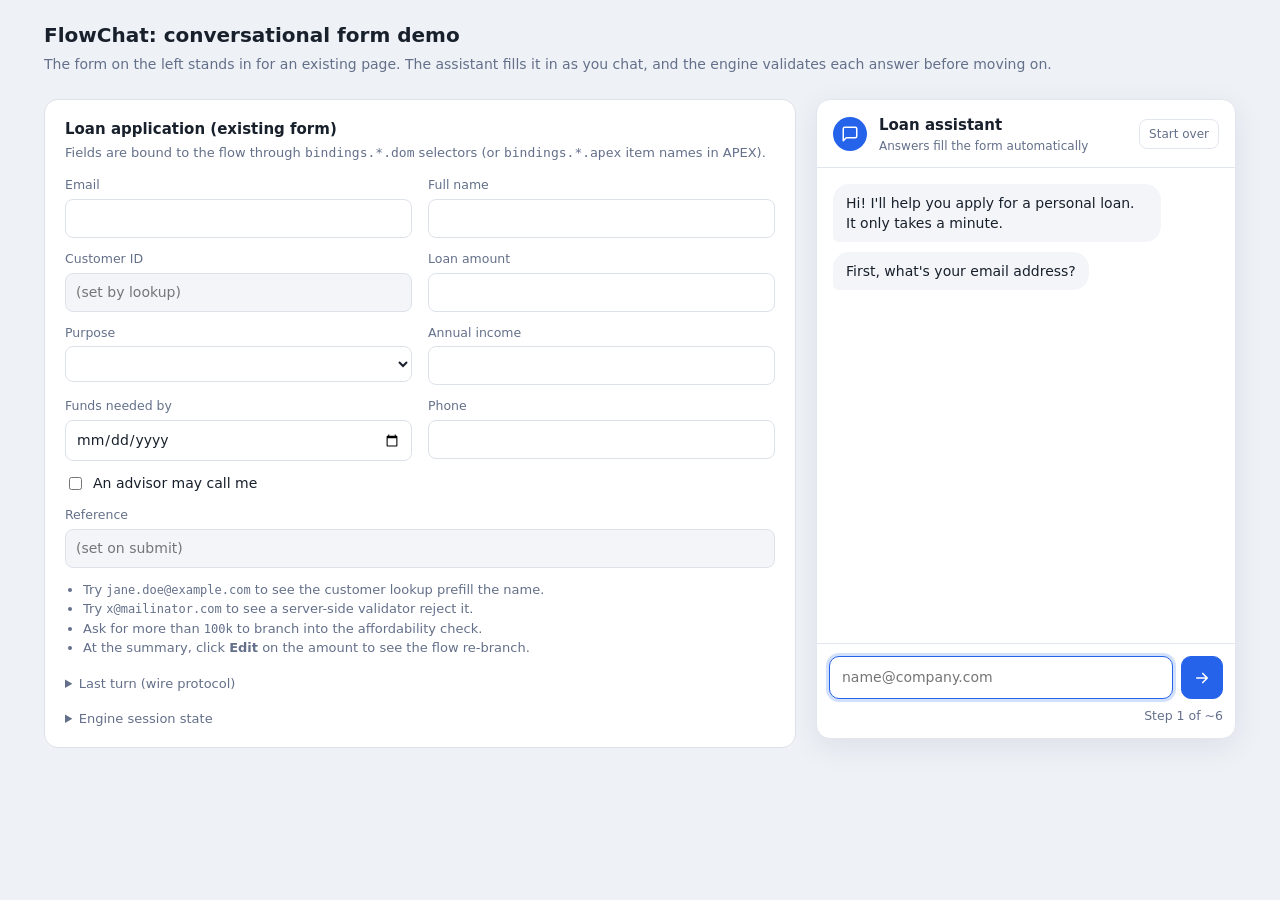
==== demo/index.html @ a2f77a7c "first commit" ====
<!doctype html>
<html lang="en">
<head>
<meta charset="utf-8">
<meta name="viewport" content="width=device-width, initial-scale=1">
<title>FlowChat Demo</title>
<style>
  :root {
    --bg: #eef1f6; --panel: #fff; --text: #18202c; --muted: #64708a; --border: #dde2ea; --accent: #2563eb;
    --code-bg: #0f172a; --code-text: #cbd5e1;
  }
  @media (prefers-color-scheme: dark) {
    :root:not([data-theme="light"]) { --bg: #0d1117; --panel: #161b24; --text: #e8ecf3; --muted: #97a1b6; --border: #2e3747; }
  }
  :root[data-theme="dark"] { --bg: #0d1117; --panel: #161b24; --text: #e8ecf3; --muted: #97a1b6; --border: #2e3747; }
  * { box-sizing: border-box; }
  body { margin: 0; background: var(--bg); color: var(--text); font: 15px/1.5 system-ui, -apple-system, "Segoe UI", Roboto, sans-serif; }
  .top { padding: 20px 24px 8px; max-width: 1240px; margin: 0 auto; }
  .top h1 { font-size: 20px; margin: 0 0 4px; }
  .top p { margin: 0; color: var(--muted); font-size: 14px; }
  main { max-width: 1240px; margin: 0 auto; padding: 16px 24px 32px; display: grid; grid-template-columns: 1fr 420px; gap: 20px; align-items: start; }
  .panel { background: var(--panel); border: 1px solid var(--border); border-radius: 14px; padding: 18px 20px; }
  .panel h2 { font-size: 15px; margin: 0 0 2px; }
  .panel .hint { color: var(--muted); font-size: 13px; margin: 0 0 14px; }
  form.classic { display: grid; grid-template-columns: 1fr 1fr; gap: 12px 16px; }
  form.classic label { display: flex; flex-direction: column; gap: 4px; font-size: 12.5px; color: var(--muted); }
  form.classic label.full { grid-column: 1 / -1; }
  form.classic input, form.classic select { font: inherit; font-size: 14px; color: var(--text); background: var(--panel);
    border: 1px solid var(--border); border-radius: 8px; padding: 8px 10px; }
  form.classic .check { flex-direction: row; align-items: center; gap: 8px; color: var(--text); font-size: 14px; }
  form.classic input[readonly] { background: color-mix(in srgb, var(--border) 35%, var(--panel)); }
  details { margin-top: 16px; }
  summary { cursor: pointer; font-size: 13px; color: var(--muted); }
  pre { background: var(--code-bg); color: var(--code-text); border-radius: 10px; padding: 12px; font-size: 12px; max-height: 320px; overflow: auto; margin: 8px 0 0; }
  .tips { font-size: 13px; color: var(--muted); margin: 12px 0 0; padding-left: 18px; }
  .tips code { font-size: 12px; }
  flow-chat { position: sticky; top: 16px; --fc-height: min(640px, calc(100vh - 40px)); }
  @media (max-width: 900px) {
    main { grid-template-columns: 1fr; padding: 12px 16px 24px; }
    .top { padding: 16px 16px 4px; }
    flow-chat { position: static; order: -1; --fc-height: 520px; }
    form.classic { grid-template-columns: 1fr; }
  }
</style>
</head>
<body>
  <div class="top">
    <h1>FlowChat: conversational form demo</h1>
    <p>The form on the left stands in for an existing page. The assistant fills it in as you chat, and the engine validates each answer before moving on.</p>
  </div>

  <main>
    <section class="panel">
      <h2>Loan application (existing form)</h2>
      <p class="hint">Fields are bound to the flow through <code>bindings.*.dom</code> selectors (or <code>bindings.*.apex</code> item names in APEX).</p>
      <form class="classic" id="loanForm" onsubmit="return false">
        <label>Email <input id="email" type="email"></label>
        <label>Full name <input id="applicant_name"></label>
        <label>Customer ID <input id="customer_id" readonly placeholder="(set by lookup)"></label>
        <label>Loan amount <input id="amount" inputmode="decimal"></label>
        <label>Purpose
          <select id="purpose">
            <option value=""></option><option value="HOME">Home improvement</option><option value="CAR">Car</option>
            <option value="EDU">Education</option><option value="DEBT">Debt consolidation</option><option value="OTHER">Something else</option>
          </select>
        </label>
        <label>Annual income <input id="annual_income" inputmode="decimal"></label>
        <label>Funds needed by <input id="start_date" type="date"></label>
        <label>Phone <input id="phone" type="tel"></label>
        <label class="full check"><input id="contact_ok" type="checkbox"> An advisor may call me</label>
        <label class="full">Reference <input id="reference" readonly placeholder="(set on submit)"></label>
      </form>

      <ul class="tips">
        <li>Try <code>jane.doe@example.com</code> to see the customer lookup prefill the name.</li>
        <li>Try <code>x@mailinator.com</code> to see a server-side validator reject it.</li>
        <li>Ask for more than <code>100k</code> to branch into the affordability check.</li>
        <li>At the summary, click <b>Edit</b> on the amount to see the flow re-branch.</li>
      </ul>

      <details>
        <summary>Last turn (wire protocol)</summary>
        <pre id="turnJson">-</pre>
      </details>
      <details>
        <summary>Engine session state</summary>
        <pre id="stateJson">-</pre>
      </details>
    </section>

    <flow-chat id="chat" flow="loan_application" transport="local" adapter="dom" form="#loanForm"
               heading="Loan assistant" subheading="Answers fill the form automatically" manual-start></flow-chat>
  </main>

  <script src="../widget/flowchat-engine.js"></script>
  <script src="../widget/flowchat.js"></script>
  <script src="demo-connectors.js"></script>
  <script>
    (async function () {
      const chat = document.getElementById('chat');
      try {
        const flow = await fetch('../flows/loan_application.json').then((r) => r.json());
        const engine = FlowChatEngine.createEngine({ flows: [flow], connectors: FlowChatDemoConnectors });
        chat.configure({ transport: new FlowChat.LocalTransport(engine) });
        chat.addEventListener('fc-turn', (e) => {
          document.getElementById('turnJson').textContent = JSON.stringify(e.detail, null, 2);
          document.getElementById('stateJson').textContent = JSON.stringify(engine.getState(chat.sessionId), null, 2);
        });
        chat.start();
      } catch (e) {
        document.getElementById('turnJson').textContent = 'Could not load the flow: ' + e.message + '\nServe this folder over HTTP (see README).';
      }
    })();
  </script>
</body>
</html>
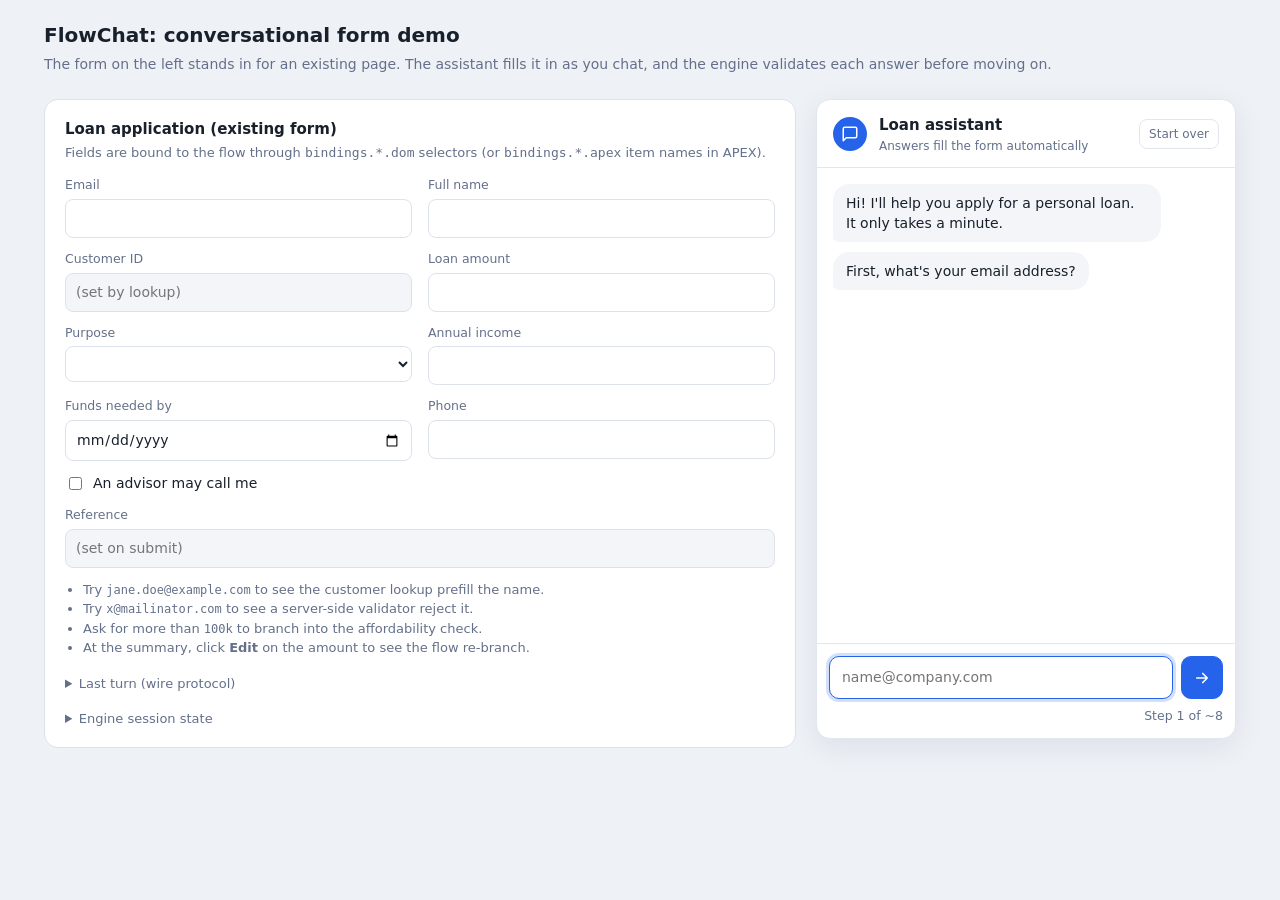
==== commit 289a41a6: "picklist implementation" ====
--- a/demo/index.html
+++ b/demo/index.html
@@ -95,12 +95,13 @@
   <script src="../widget/flowchat-engine.js"></script>
   <script src="../widget/flowchat.js"></script>
   <script src="demo-connectors.js"></script>
+  <script src="demo-lovs.js"></script>
   <script>
     (async function () {
       const chat = document.getElementById('chat');
       try {
         const flow = await fetch('../flows/loan_application.json').then((r) => r.json());
-        const engine = FlowChatEngine.createEngine({ flows: [flow], connectors: FlowChatDemoConnectors });
+        const engine = FlowChatEngine.createEngine({ flows: [flow], connectors: FlowChatDemoConnectors, lovs: FlowChatDemoLovs });
         chat.configure({ transport: new FlowChat.LocalTransport(engine) });
         chat.addEventListener('fc-turn', (e) => {
           document.getElementById('turnJson').textContent = JSON.stringify(e.detail, null, 2);
